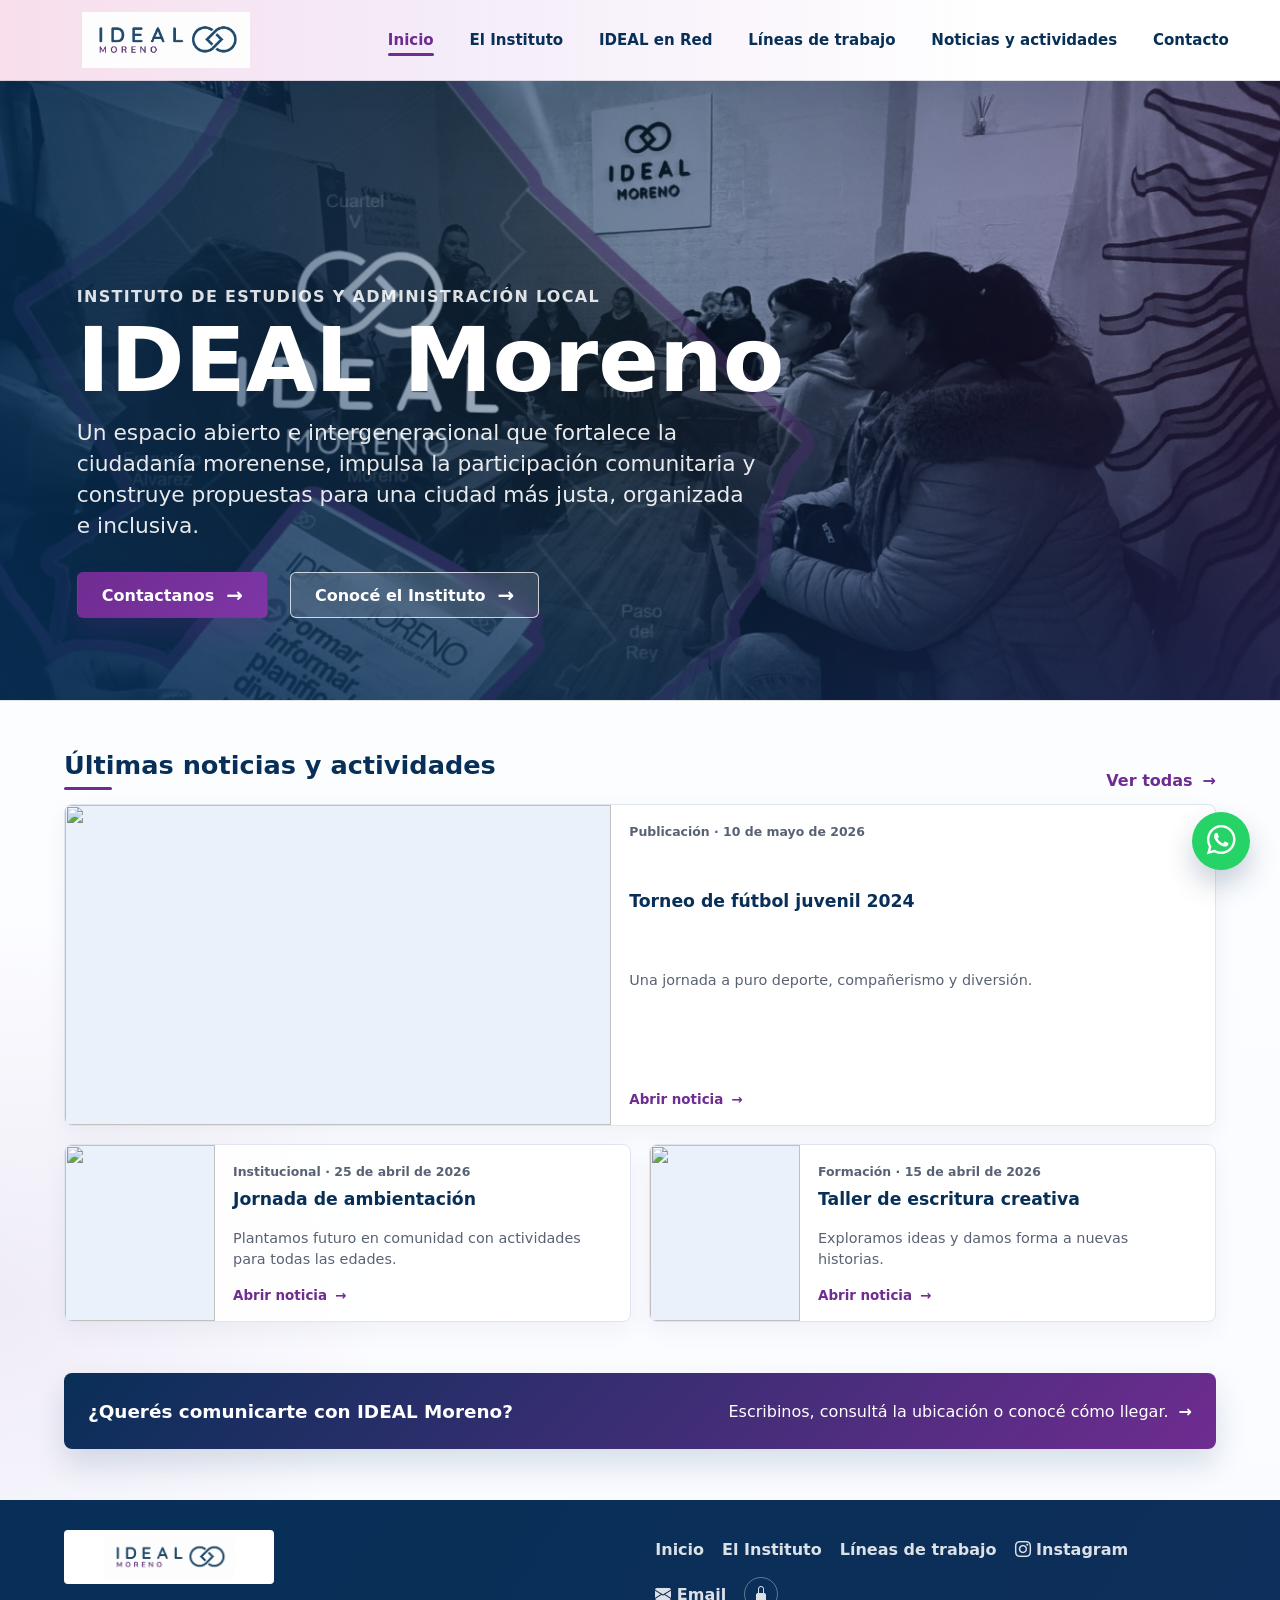
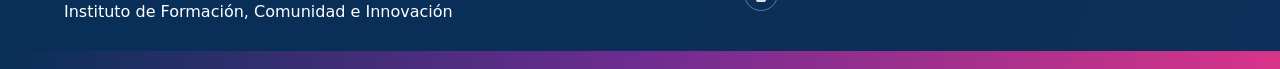
==== index.html @ 97c52873 "Add files via upload" ====
<!doctype html>
<html lang="es">
  <head>
    <meta charset="utf-8" />
    <meta name="viewport" content="width=device-width, initial-scale=1" />
    <title>IDEAL Moreno | Instituto de Estudio y Administración Local</title>
    <meta
      name="description"
      content="IDEAL Moreno: formación, investigación y participación comunitaria para el desarrollo local."
    />
    <link rel="stylesheet" href="https://cdn.jsdelivr.net/npm/bootstrap-icons@1.11.3/font/bootstrap-icons.css" />
    <link rel="stylesheet" href="data/styles.css" />
  </head>
  <body>
    <header class="site-header" data-header>
      <a class="brand" href="#inicio" aria-label="IDEAL Moreno inicio" data-page-link>
        <img class="brand-logo" src="media/Logo_ideal_moreno.png" alt="IDEAL Moreno" />
        <span>
          <strong>IDEAL Moreno</strong>
          <small>Instituto de Estudio y Administración Local</small>
        </span>
      </a>
      <button class="nav-toggle" type="button" aria-label="Abrir menú" data-nav-toggle>
        <span></span>
        <span></span>
        <span></span>
      </button>
      <nav class="main-nav" data-nav>
        <a href="#inicio" data-page-link>Inicio</a>
        <a href="#instituto" data-page-link>El Instituto</a>
        <a href="#red" data-page-link>IDEAL en Red</a>
        <div class="nav-dropdown">
          <a class="nav-dropdown-trigger" href="#areas" data-page-link>Líneas de trabajo</a>
          <div class="nav-dropdown-menu">
            <a href="#areas?area=identidad-local" data-page-link>Identidad local y comunidad organizada</a>
            <a href="#areas?area=generos-y-diversidad" data-page-link>Géneros, masculinidades y diversidad</a>
            <a href="#areas?area=derechos-humanos" data-page-link>Derechos humanos, acceso a la justicia y democracia</a>
            <a href="#areas?area=ambiente" data-page-link>Ambiente</a>
            <a href="#areas?area=salud-habitat" data-page-link>Salud, hábitat y desarrollo comunitario</a>
            <a href="#areas?area=educacion-cultura-deporte" data-page-link>Educación, cultura y deporte</a>
          </div>
        </div>
        <a href="#noticias" data-page-link>Noticias y actividades</a>
        <a href="#contacto" data-page-link>Contacto</a>
      </nav>
    </header>

    <main>
      <section class="page-view" data-view="inicio">
        <section class="home-hero">
          <div class="home-hero-media">
            <img src="media/Idmapa.jpeg" alt="Moreno" />
          </div>
          <div class="home-hero-content">
            <p class="eyebrow">Instituto de Estudios y Administración Local</p>
            <h1>IDEAL Moreno</h1>
            <p>
              Un espacio abierto e intergeneracional que fortalece la ciudadanía
              morenense, impulsa la participación comunitaria y construye propuestas
              para una ciudad más justa, organizada e inclusiva.
            </p>
            <div class="hero-actions">
              <a class="button button-primary" href="#contacto" data-page-link>Contactanos</a>
              <a class="button button-secondary" href="#instituto" data-page-link>Conocé el Instituto</a>
            </div>
          </div>
        </section>

        <section class="section">
          <div class="section-heading split home-news-heading">
            <h2>Últimas noticias y actividades</h2>
            <a class="text-link" href="#noticias" data-page-link>Ver todas</a>
          </div>
          <div class="news-grid home-news-grid" data-home-news></div>
        </section>

        <section class="section contact-strip-section">
          <a class="contact-strip" href="#contacto" data-page-link>
            <strong>¿Querés comunicarte con IDEAL Moreno?</strong>
            <span>Escribinos, consultá la ubicación o conocé cómo llegar.</span>
          </a>
        </section>

      </section>

      <section class="page-view section intro-section" data-view="instituto" hidden>
        <div class="section-heading">
          <h2>El Instituto</h2>
        </div>
        <div class="institute-layout institute-layout-full">
          <div class="mission-grid">
            <article class="value-card">
              <span class="value-icon">M</span>
              <div>
                <h3>Misión</h3>
                <p>
                  Fortalecer el tejido comunitario y la ciudadanía morenense a través
                  de estudios, propuestas y acciones colectivas que mejoren la
                  administración local, impulsen la participación y promuevan una
                  comunidad organizada, inclusiva y comprometida con Moreno.
                </p>
              </div>
            </article>
            <article class="value-card">
              <span class="value-icon value-icon-blue">V</span>
              <div>
                <h3>Visión</h3>
                <p>
                  Ser un espacio abierto, intergeneracional y transformador, capaz de
                  reunir saberes, generaciones e instituciones para imaginar, formar y
                  construir una ciudad con justicia social, identidad local, derechos,
                  perspectiva de género y compromiso ambiental.
                </p>
              </div>
            </article>
          </div>

          <article class="institution-card">
            <h2>Quiénes somos y qué pensamos</h2>
            <p>
              IDEAL Moreno es un espacio dinámico, intergeneracional y de convocatoria
              abierta, nacido para fortalecer la comunidad y producir estudios,
              propuestas y acciones que potencien la administración local.
            </p>
            <p>
              Creemos en la construcción colectiva y multidisciplinaria entre vecinos,
              estudiantes, jóvenes, trabajadores, profesionales, comerciantes,
              instituciones y organizaciones del territorio. Nuestros ejes transversales
              son la identidad local, la perspectiva de género y diversidades, el
              ambiente y la defensa irrestricta de los Derechos Humanos.
            </p>
            <div class="principle-grid">
              <span>Identidad local</span>
              <span>Construcción colectiva</span>
              <span>Justicia social</span>
              <span>Derechos Humanos</span>
            </div>
          </article>
          <article class="institution-card">
            <h2>IDEAL Solidario</h2>
            <p>
              El IDEAL Solidario es un punto de encuentro para quienes buscan
              involucrarse de manera genuina y transformadora en la construcción de una
              comunidad organizada, empoderada y empática. Entendiendo que la patria se
              hace en lo cotidiano y que la solidaridad no es simple caridad sino
              organización popular, funcionamos bajo una dinámica fundamental: mientras
              el IDEAL Moreno piensa, investiga y proyecta, el IDEAL Solidario ejecuta
              y transforma en el territorio.
            </p>
            <p>
              Nuestra misión trasciende la ayuda individual. Buscamos detectar e
              intervenir en las demandas sociales de Moreno para generar proyectos
              concretos, brindar apoyo frente a la vulnerabilidad y empoderar a los
              vecinos y vecinas para promover su autonomía.
            </p>
            <p>
              Acá no hay espectadores ni "beneficiarios", sino protagonistas activos
              de su propia historia que, a través de la cooperación, el trabajo
              territorial y la empatía, transforman la indignación en construcción
              colectiva para sembrar un futuro más justo y soberano.
            </p>
          </article>
        </div>
      </section>

      <section class="page-view section" data-view="red" hidden>
        <div class="network-card">
          <div class="network-hero">
            <h2>IDEAL en Red</h2>
          </div>
          <div class="network-body">
            <div class="network-intro">
              <p>
                IDEAL es una iniciativa que crece en red desde distintos territorios.
                Cada instituto aporta mirada local, compromiso comunitario y propuestas
                para fortalecer la participación ciudadana, la formación y la gestión
                pública cercana.
              </p>
            </div>

            <div class="network-content">
              <div class="network-map">
                <img src="media/ideal en red.png" alt="IDEAL en red" />
                <a
                  class="network-hotspot network-hotspot-avellaneda"
                  data-ideal-link="avellaneda"
                  target="_blank"
                  rel="noreferrer"
                  aria-label="Visitar IDEAL Avellaneda"
                ></a>
                <a
                  class="network-hotspot network-hotspot-matanza"
                  data-ideal-link="matanza"
                  target="_blank"
                  rel="noreferrer"
                  aria-label="Visitar IDEAL La Matanza"
                ></a>
                <a
                  class="network-hotspot network-hotspot-bahia"
                  data-ideal-link="bahia"
                  target="_blank"
                  rel="noreferrer"
                  aria-label="Visitar IDEAL Bahía Blanca"
                ></a>
                <a
                  class="network-hotspot network-hotspot-lanus"
                  data-ideal-link="lanus"
                  target="_blank"
                  rel="noreferrer"
                  aria-label="Visitar IDEAL Lanús"
                ></a>
                <a
                  class="network-hotspot network-hotspot-quilmes"
                  data-ideal-link="quilmes"
                  target="_blank"
                  rel="noreferrer"
                  aria-label="Visitar IDEAL Quilmes"
                ></a>
                <a
                  class="network-hotspot network-hotspot-moreno"
                  href="#inicio"
                  data-page-link
                  aria-label="Volver al inicio de IDEAL Moreno"
                ></a>
              </div>

              <div class="network-copy">
                <p>
                  Esta red promueve el intercambio de experiencias, la construcción de
                  diagnósticos territoriales y el desarrollo de acciones colectivas entre
                  instituciones que comparten una misma vocación: mejorar la vida de las
                  comunidades desde el trabajo organizado.
                </p>
                <p>
                  Desde Moreno nos sumamos a ese recorrido para aprender, aportar y
                  construir herramientas que fortalezcan nuestra ciudad con identidad
                  local, justicia social y participación popular.
                </p>
              </div>
            </div>

            <div class="network-visit">
              <p>Visitá</p>
              <div class="network-logo-grid">
                <a data-ideal-link="avellaneda" target="_blank" rel="noreferrer" aria-label="Visitar IDEAL Avellaneda">
                  <img src="media/ideal avellaneda.png" alt="IDEAL Avellaneda" />
                </a>
                <a data-ideal-link="quilmes" target="_blank" rel="noreferrer" aria-label="Visitar IDEAL Quilmes">
                  <img src="media/ideal quilmes.png" alt="IDEAL Quilmes" />
                </a>
                <a data-ideal-link="lanus" target="_blank" rel="noreferrer" aria-label="Visitar IDEAL Lanús">
                  <img src="media/Ideal lanus.png" alt="IDEAL Lanús" />
                </a>
                <a data-ideal-link="matanza" target="_blank" rel="noreferrer" aria-label="Visitar IDEAL La Matanza">
                  <img src="media/ideal matanza.png" alt="IDEAL La Matanza" />
                </a>
                <a data-ideal-link="bahia" target="_blank" rel="noreferrer" aria-label="Visitar IDEAL Bahía Blanca">
                  <img src="media/ideal bahia.png" alt="IDEAL Bahía Blanca" />
                </a>
              </div>
            </div>
          </div>
        </div>
      </section>

      <section class="page-view section" data-view="areas" hidden>
        <div class="section-heading">
          <h2>Líneas de trabajo</h2>
        </div>
        <div data-areas></div>
      </section>

      <section class="page-view section" data-view="noticias" hidden>
        <div class="section-heading split">
          <h2>Noticias y actividades</h2>
        </div>
        <div class="news-grid" data-news></div>

        <div class="section-heading split subheading">
          <h2>Talleres con inscripción</h2>
        </div>
        <div class="workshop-list" data-workshops></div>
      </section>

      <section class="page-view section" data-view="contacto" hidden>
        <div class="section-heading">
          <h2>Contacto</h2>
        </div>

        <div class="contact-page-grid">
          <article class="contact-card">
            <h2>Escribinos</h2>
            <ul class="contact-list">
              <li>
                <strong>Email</strong>
                <a href="mailto:idealmoreno.instituto@gmail.com">idealmoreno.instituto@gmail.com</a>
              </li>
              <li>
                <strong>WhatsApp</strong>
                <a data-social-whatsapp target="_blank" rel="noreferrer">+54 9 11 6404-9329</a>
              </li>
              <li>
                <strong>Instagram</strong>
                <a data-social-instagram target="_blank" rel="noreferrer">@ideal_moreno</a>
              </li>
              <li>
                <strong>Facebook</strong>
                <a data-social-facebook>https://www.facebook.com/idealmorenoo</a>
              </li>
            </ul>

            <div class="social-access compact">
              <a data-social-instagram target="_blank" rel="noreferrer" aria-label="Instagram IDEAL Moreno">
                <img src="media/icon_instagram" alt="Instagram" />
                <strong>Instagram</strong>
              </a>
              <a data-social-facebook aria-label="Facebook IDEAL Moreno">
                <img src="media/icon_facebook.jpg" alt="Facebook" />
                <strong>Facebook</strong>
              </a>
              <a data-social-whatsapp target="_blank" rel="noreferrer" aria-label="WhatsApp IDEAL Moreno">
                <img src="media/icon_whatsapp" alt="WhatsApp" />
                <strong>WhatsApp</strong>
              </a>
            </div>

            <form class="contact-form" data-contact-form>
              <input name="name" autocomplete="name" placeholder="Nombre y apellido" required />
              <input
                name="email"
                type="email"
                autocomplete="email"
                placeholder="Correo electrónico"
                required
              />
              <input name="subject" placeholder="Asunto" required />
              <textarea name="message" rows="5" placeholder="Mensaje" required></textarea>
              <button class="button button-primary" type="submit">Enviar mensaje</button>
              <p class="form-note" data-form-note></p>
            </form>
          </article>

          <article class="map-card">
            <h2>Sanabria 942, Moreno</h2>
            <div class="map-frame">
              <iframe
                title="Mapa de IDEAL Moreno"
                src="https://www.google.com/maps?q=Sanabria%20942%2C%20Moreno%2C%20Buenos%20Aires%2C%20Argentina&output=embed"
                loading="lazy"
                referrerpolicy="no-referrer-when-downgrade"
              ></iframe>
            </div>
            <a class="button button-primary" data-directions-link target="_blank" rel="noreferrer">
              Cómo llegar
            </a>
          </article>

          <article class="directions-card">
            <h2>¿Cómo llegar?</h2>
            <div class="transport-grid">
              <div>
                <h3>Colectivos</h3>
                <ul>
                  <li><strong>Línea 501</strong><span>Recorridos: 10, 22 y 24</span></li>
                  <li><strong>Línea 327</strong><span>Recorridos: 1 y 2</span></li>
                  <li><strong>Línea 422</strong><span>Recorrido: 1</span></li>
                  <li><strong>Línea 57</strong><span>Por Ruta 7, sentido a Luján</span></li>
                </ul>
              </div>
              <div>
                <h3>Tren</h3>
                <ul>
                  <li><strong>Línea Sarmiento</strong><span>Estación: Francisco Álvarez</span></li>
                </ul>
              </div>
            </div>
          </article>
        </div>
      </section>
    </main>

    <footer class="site-footer">
      <div class="footer-brand">
        <img class="footer-logo" src="media/Logo_ideal_moreno.png" alt="" />
        <span>Instituto de Formación, Comunidad e Innovación</span>
      </div>
      <div class="social-links">
        <a href="#inicio" data-page-link>Inicio</a>
        <a href="#instituto" data-page-link>El Instituto</a>
        <a href="#areas" data-page-link>Líneas de trabajo</a>
        <a data-social-instagram target="_blank" rel="noreferrer">
          <i class="bi bi-instagram" aria-hidden="true"></i>
          Instagram
        </a>
        <a href="mailto:idealmoreno.instituto@gmail.com">
          <i class="bi bi-envelope-fill" aria-hidden="true"></i>
          Email
        </a>
        <a class="footer-login-link" href="data/login.html" aria-label="Acceso administrativo">
          <i class="bi bi-lock-fill" aria-hidden="true"></i>
        </a>
      </div>
    </footer>

    <a
      class="floating-contact floating-contact-whatsapp"
      data-social-whatsapp
      target="_blank"
      rel="noreferrer"
      aria-label="Enviar WhatsApp a IDEAL Moreno"
      title="WhatsApp"
    >
      <i class="bi bi-whatsapp" aria-hidden="true"></i>
    </a>

    <div class="news-modal" data-news-modal hidden>
      <div class="news-modal-backdrop" data-news-modal-close></div>
      <article class="news-modal-card" role="dialog" aria-modal="true" aria-labelledby="news-modal-title">
        <button class="news-modal-close" type="button" data-news-modal-close aria-label="Cerrar noticia">×</button>
        <img data-news-modal-image alt="" />
        <div>
          <p class="card-meta" data-news-modal-meta></p>
          <h2 id="news-modal-title" data-news-modal-title></h2>
          <p data-news-modal-summary></p>
          <a class="button button-primary" data-news-modal-link target="_blank" rel="noreferrer">Ver más</a>
        </div>
      </article>
    </div>

    <script src="data/app.js"></script>
  </body>
</html>
---- data/styles.css ----
:root {
  --blue-950: #082f57;
  --blue-900: #0b3767;
  --blue-800: #123f70;
  --blue-100: #eaf1fb;
  --purple-700: #6f2c91;
  --purple-600: #7e36a5;
  --purple-100: #f3e9f8;
  --magenta: #d83489;
  --ink: #11243c;
  --muted: #596274;
  --paper: #ffffff;
  --soft: #f7f9fd;
  --line: #dfe5ee;
  --shadow: 0 18px 40px rgba(8, 47, 87, 0.11);
  font-family:
    Inter, ui-sans-serif, system-ui, -apple-system, BlinkMacSystemFont, "Segoe UI",
    sans-serif;
}

* {
  box-sizing: border-box;
}

html {
  scroll-behavior: smooth;
}

body {
  display: flex;
  min-height: 100vh;
  flex-direction: column;
  margin: 0;
  color: var(--ink);
  background:
    radial-gradient(circle at 8% 12%, rgba(216, 52, 137, 0.14), transparent 26rem),
    radial-gradient(circle at 0% 78%, rgba(111, 44, 145, 0.08), transparent 24rem),
    linear-gradient(180deg, #ffffff 0%, #f9fbff 100%);
}

main {
  flex: 1;
}

a {
  color: inherit;
  text-decoration: none;
}

img {
  display: block;
  max-width: 100%;
}

.site-header {
  position: sticky;
  top: 0;
  z-index: 20;
  display: flex;
  min-height: 74px;
  align-items: center;
  justify-content: space-between;
  gap: 28px;
  padding: 12px clamp(22px, 4vw, 72px);
  color: var(--blue-950);
  background:
    linear-gradient(90deg, rgba(216, 52, 137, 0.16) 0%, rgba(243, 233, 248, 0.88) 34%, rgba(255, 255, 255, 0.98) 78%),
    rgba(255, 255, 255, 0.95);
  border-bottom: 1px solid rgba(17, 36, 60, 0.12);
  box-shadow: 0 10px 28px rgba(8, 47, 87, 0.06);
  backdrop-filter: blur(16px);
}

.brand {
  display: inline-flex;
  align-items: center;
  gap: 12px;
  min-width: 230px;
}

.brand-logo {
  width: 230px;
  height: 56px;
  object-fit: contain;
}

.brand span {
  display: none;
}

.main-nav {
  display: flex;
  align-items: center;
  gap: clamp(14px, 2.8vw, 40px);
  font-size: 0.94rem;
  font-weight: 800;
}

.main-nav a {
  position: relative;
  padding: 10px 0;
  color: var(--blue-950);
}

.nav-dropdown {
  position: relative;
  padding: 0;
}

.nav-dropdown-trigger {
  position: relative;
  display: block;
  padding: 10px 0;
  color: var(--blue-950);
  font-weight: 800;
}

.nav-dropdown-trigger::after {
  position: absolute;
  right: 0;
  bottom: 3px;
  left: 0;
  height: 3px;
  border-radius: 999px;
  background: var(--purple-700);
  content: "";
  opacity: 0;
  transform: scaleX(0.4);
  transition:
    opacity 180ms ease,
    transform 180ms ease;
}

.nav-dropdown:hover .nav-dropdown-trigger::after,
.nav-dropdown:focus-within .nav-dropdown-trigger::after,
.nav-dropdown-trigger.is-active::after {
  opacity: 1;
  transform: scaleX(1);
}

.nav-dropdown-menu {
  position: absolute;
  top: 100%;
  left: 50%;
  z-index: 40;
  display: grid;
  width: min(360px, calc(100vw - 36px));
  padding: 10px 0;
  border: 1px solid rgba(111, 44, 145, 0.18);
  border-radius: 8px;
  background: rgba(243, 233, 248, 0.96);
  box-shadow: var(--shadow);
  opacity: 0;
  pointer-events: none;
  transform: translate(-50%, 0);
  transition:
    opacity 160ms ease,
    transform 160ms ease;
}

.nav-dropdown:hover .nav-dropdown-menu,
.nav-dropdown:focus-within .nav-dropdown-menu {
  opacity: 1;
  pointer-events: auto;
  transform: translate(-50%, 0);
}

.nav-dropdown-menu a {
  display: block;
  padding: 10px 16px;
  color: var(--blue-950);
  font-weight: 650;
  text-decoration: none;
}

.nav-dropdown-menu a:hover {
  color: var(--purple-700);
  background: rgba(255, 255, 255, 0.55);
}

.main-nav a::after {
  position: absolute;
  right: 0;
  bottom: 3px;
  left: 0;
  height: 3px;
  border-radius: 999px;
  background: var(--purple-700);
  content: "";
  opacity: 0;
  transform: scaleX(0.4);
  transition:
    opacity 180ms ease,
    transform 180ms ease;
}

.main-nav a:hover::after,
.main-nav a:first-child::after {
  opacity: 1;
  transform: scaleX(1);
}

.nav-toggle {
  display: none;
  width: 44px;
  height: 44px;
  padding: 10px;
  border: 0;
  background: transparent;
}

.nav-toggle span {
  display: block;
  height: 2px;
  margin: 6px 0;
  background: var(--blue-950);
}

.hero {
  position: relative;
  display: grid;
  grid-template-columns: minmax(320px, 0.9fr) minmax(420px, 1.35fr);
  min-height: 420px;
  align-items: center;
  overflow: hidden;
  padding: clamp(36px, 6vw, 72px) clamp(22px, 5vw, 72px) 0;
  border-bottom: 1px solid rgba(17, 36, 60, 0.12);
}

.hero::before {
  position: absolute;
  right: 0;
  bottom: 0;
  width: 250px;
  height: 250px;
  border-radius: 55% 0 0 0;
  background: linear-gradient(135deg, var(--purple-700), var(--purple-600));
  content: "";
}

.hero::after {
  position: absolute;
  top: 22px;
  right: 28px;
  width: 120px;
  height: 120px;
  background-image: radial-gradient(var(--blue-800) 1.4px, transparent 1.4px);
  background-size: 15px 15px;
  content: "";
  opacity: 0.45;
}

.hero-content {
  position: relative;
  z-index: 2;
  max-width: 560px;
  padding-bottom: 42px;
}

.hero h1 {
  margin: 0 0 16px;
  color: var(--blue-950);
  font-size: clamp(3.1rem, 6.2vw, 5.7rem);
  line-height: 0.94;
  letter-spacing: 0;
}

.hero h1 span {
  display: block;
  color: var(--purple-700);
}

.hero p {
  max-width: 520px;
  margin: 0;
  color: #4e5667;
  font-size: clamp(1.16rem, 1.65vw, 1.6rem);
  line-height: 1.26;
}

.hero-actions {
  display: flex;
  flex-wrap: wrap;
  gap: 22px;
  margin-top: 30px;
}

.button {
  display: inline-flex;
  min-height: 46px;
  align-items: center;
  justify-content: center;
  gap: 12px;
  padding: 12px 24px;
  border: 1px solid transparent;
  border-radius: 6px;
  font-weight: 850;
  cursor: pointer;
  transition:
    transform 160ms ease,
    box-shadow 160ms ease;
}

.button:hover {
  transform: translateY(-1px);
}

.button::after {
  content: "→";
  font-size: 1.25rem;
  line-height: 1;
}

.button-primary {
  color: #fff;
  background: linear-gradient(135deg, var(--purple-700), var(--purple-600));
  box-shadow: 0 14px 24px rgba(111, 44, 145, 0.2);
}

.button-secondary,
.button-ghost {
  color: var(--blue-950);
  background: #fff;
  border-color: var(--blue-950);
}

.hero-visual {
  position: relative;
  z-index: 1;
  align-self: stretch;
  min-height: 355px;
}

.hero-photo {
  position: absolute;
  inset: 0 0 0 0;
  border-radius: 54% 0 0 0;
  background:
    linear-gradient(90deg, rgba(255, 255, 255, 0.1), rgba(8, 47, 87, 0.1)),
    url("https://images.unsplash.com/photo-1529156069898-49953e39b3ac?auto=format&fit=crop&w=1500&q=80")
      center / cover;
  box-shadow: inset 0 0 0 999px rgba(255, 255, 255, 0.05);
}

.section,
.newsletter {
  padding: clamp(30px, 4vw, 54px) clamp(22px, 5vw, 72px);
}

.section-heading {
  max-width: 1320px;
  margin: 0 auto 14px;
}

.section-heading.split {
  display: flex;
  align-items: end;
  justify-content: space-between;
  gap: 20px;
}

.section h2,
.newsletter h2,
.contact-card h2,
.admin-intro h1 {
  position: relative;
  margin: 0;
  color: var(--blue-950);
  font-size: clamp(1.35rem, 2vw, 2rem);
  line-height: 1.05;
  letter-spacing: 0;
}

.section-heading h2::after,
.contact-card h2::after {
  display: block;
  width: 48px;
  height: 3px;
  margin-top: 8px;
  border-radius: 999px;
  background: var(--purple-700);
  content: "";
}

.intro-section {
  padding-top: 24px;
}

.institute-layout {
  display: grid;
  grid-template-columns: minmax(0, 1.25fr) minmax(360px, 0.95fr);
  gap: 28px;
  max-width: 1320px;
  margin: 0 auto;
}

.mission-grid {
  display: grid;
  grid-template-columns: repeat(2, minmax(0, 1fr));
  gap: 18px;
}

.value-card,
.area-card,
.news-card,
.workshop-card,
.contact-card,
.admin-panel,
.editor-card {
  border: 1px solid var(--line);
  border-radius: 8px;
  background: rgba(255, 255, 255, 0.92);
  box-shadow: 0 8px 24px rgba(8, 47, 87, 0.05);
}

.value-card {
  display: grid;
  grid-template-columns: 82px 1fr;
  gap: 18px;
  min-height: 150px;
  padding: 24px;
}

.value-icon {
  display: grid;
  width: 66px;
  height: 66px;
  place-items: center;
  border-radius: 50%;
  color: #fff;
  background: radial-gradient(circle at 35% 25%, #9c58bc, var(--purple-700));
  font-size: 1.55rem;
  font-weight: 950;
}

.value-icon-blue {
  background: radial-gradient(circle at 35% 25%, #2b5d8a, var(--blue-950));
}

.value-card h3,
.area-card h3,
.news-card h3,
.workshop-card h3 {
  margin: 0 0 8px;
  color: var(--blue-950);
  font-size: 1.08rem;
  line-height: 1.15;
}

.value-card p,
.network-card p,
.area-card p,
.news-card p,
.workshop-card p,
.newsletter p {
  margin: 0;
  color: var(--muted);
  line-height: 1.45;
}

.network-card {
  grid-column: 1 / -1;
  overflow: hidden;
  border: 1px solid var(--line);
  border-radius: 8px;
  background: #fff;
  box-shadow: 0 8px 24px rgba(8, 47, 87, 0.05);
}

.network-card p {
  margin: 0;
}

.network-hero {
  min-height: 138px;
  display: grid;
  place-items: center;
  padding: 34px 22px;
  color: #fff;
  background:
    linear-gradient(90deg, rgba(8, 47, 87, 0.32), rgba(111, 44, 145, 0.22)),
    url("https://images.unsplash.com/photo-1497366754035-f200968a6e72?auto=format&fit=crop&w=1400&q=80")
      center / cover;
}

.network-hero h2 {
  margin: 0;
  color: #fff;
  font-size: clamp(2.2rem, 5vw, 4rem);
  line-height: 1;
  font-weight: 400;
  letter-spacing: 0.06em;
  text-transform: uppercase;
}

.network-body {
  display: grid;
  gap: clamp(28px, 4vw, 48px);
  max-width: 980px;
  margin: 0 auto;
  padding: clamp(28px, 5vw, 58px) clamp(20px, 4vw, 46px);
}

.network-intro {
  max-width: 760px;
  margin: 0 auto;
  color: #4c8cc0;
  font-size: 0.98rem;
  line-height: 1.55;
  text-align: center;
}

.network-content {
  display: grid;
  grid-template-columns: minmax(260px, 0.85fr) minmax(0, 1.15fr);
  gap: clamp(28px, 5vw, 60px);
  align-items: center;
}

.network-map {
  position: relative;
  width: min(520px, 100%);
  margin: 16px auto 0;
}

.network-map img {
  display: block;
  width: 100%;
  height: auto;
}

.network-hotspot {
  position: absolute;
  border-radius: 8px;
  cursor: pointer;
  transition: background-color 160ms ease;
}

.network-hotspot:hover,
.network-hotspot:focus-visible {
  background: transparent;
  outline: 0;
}

.network-hotspot-avellaneda {
  top: 2%;
  left: 36%;
  width: 28%;
  height: 9%;
}

.network-hotspot-matanza {
  top: 37%;
  left: 4%;
  width: 29%;
  height: 10%;
}

.network-hotspot-bahia {
  top: 37%;
  right: 4%;
  width: 31%;
  height: 10%;
}

.network-hotspot-lanus {
  right: 52%;
  bottom: 8%;
  width: 18%;
  height: 10%;
}

.network-hotspot-quilmes {
  bottom: 8%;
  left: 52%;
  width: 20%;
  height: 10%;
}

.network-hotspot-moreno {
  top: 30%;
  left: 37%;
  width: 26%;
  height: 36%;
  border-radius: 50%;
}

.network-copy {
  display: grid;
  gap: 18px;
  color: #4c8cc0;
  font-size: 0.95rem;
  line-height: 1.6;
}

.network-visit {
  display: grid;
  gap: 22px;
}

.network-visit p {
  color: #4c8cc0;
  font-size: 1.42rem;
  font-weight: 300;
}

.network-visit p::after {
  display: inline-grid;
  width: 18px;
  height: 18px;
  margin-left: 8px;
  place-items: center;
  border-radius: 50%;
  color: #fff;
  background: #4c8cc0;
  content: ">";
  font-size: 0.82rem;
  font-weight: 800;
  vertical-align: 0.1em;
}

.network-links {
  display: grid;
  grid-template-columns: repeat(5, minmax(0, 1fr));
  gap: 24px;
  align-items: end;
}

.network-links a {
  display: grid;
  justify-items: center;
  gap: 6px;
  color: #4c8cc0;
  text-align: center;
  transition:
    color 160ms ease,
    transform 160ms ease;
}

.network-links a:hover {
  color: var(--purple-700);
  transform: translateY(-2px);
}

.ideal-mark {
  position: relative;
  display: block;
  padding-top: 24px;
  font-size: clamp(1.55rem, 3vw, 2.15rem);
  font-weight: 400;
  letter-spacing: 0.22em;
  line-height: 1;
}

.ideal-mark::before,
.ideal-mark::after {
  position: absolute;
  top: 0;
  width: 30px;
  height: 22px;
  border: 3px solid currentColor;
  border-radius: 999px;
  content: "";
}

.ideal-mark::before {
  left: calc(50% - 34px);
  transform: rotate(-35deg);
}

.ideal-mark::after {
  right: calc(50% - 34px);
  transform: rotate(35deg);
}

.network-links small {
  color: var(--purple-700);
  font-size: 0.8rem;
  font-weight: 700;
  letter-spacing: 0.2em;
  text-transform: uppercase;
}

.text-link {
  color: var(--purple-700);
  font-weight: 850;
}

.text-link::after {
  margin-left: 10px;
  content: "→";
}

.area-grid,
.news-grid,
.workshop-list {
  display: grid;
  max-width: 1320px;
  margin: 0 auto;
  gap: 18px;
}

.area-grid {
  display: grid;
  grid-template-columns: 320px minmax(0, 1fr);
  gap: 24px;
  align-items: start;
  padding: 0 22px 18px;
  max-width: 1320px;
  margin: 0 auto;
}

.area-menu {
  position: sticky;
  top: 94px;
  align-self: start;
  padding: 24px;
  border: 1px solid var(--line);
  border-radius: 18px;
  background: rgba(255, 255, 255, 0.96);
  box-shadow: 0 18px 40px rgba(8, 47, 87, 0.06);
}

.area-menu h3 {
  margin: 0 0 18px;
  font-size: 1.15rem;
  color: var(--blue-950);
}

.area-menu-list {
  display: grid;
  gap: 10px;
}

.area-menu-item {
  width: 100%;
  text-align: left;
  padding: 16px 18px;
  border: 1px solid var(--line);
  border-radius: 12px;
  background: #fff;
  color: var(--blue-950);
  font-weight: 750;
  cursor: pointer;
  transition: border-color 180ms ease, background 180ms ease, transform 180ms ease;
}

.area-menu-item:hover,
.area-menu-item.is-active {
  border-color: var(--purple-700);
  background: rgba(126, 54, 165, 0.08);
  transform: translateX(1px);
}

.area-detail {
  display: grid;
  gap: 18px;
}

.area-detail-card {
  padding: 28px;
  border-radius: 18px;
  background: rgba(255, 255, 255, 0.98);
  border: 1px solid var(--line);
  box-shadow: 0 18px 40px rgba(8, 47, 87, 0.06);
}

.area-detail-card p {
  margin: 0;
  color: var(--muted);
  line-height: 1.8;
}

.area-intro-card {
  display: grid;
  gap: 16px;
}

.area-intro-card p {
  margin: 0;
  color: var(--muted);
  line-height: 1.8;
}

.area-detail-card h3 {
  margin: 0 0 16px;
  color: var(--blue-950);
  font-size: 1.45rem;
}

.area-detail-card p {
  margin: 0;
  color: var(--muted);
  line-height: 1.8;
}

.area-commission-list.standalone {
  cursor: pointer;
  display: grid;
  gap: 12px;
  padding: 22px;
  border: 1px solid var(--line);
  border-left: 6px solid transparent;
  border-radius: 14px;
  background: rgba(255, 255, 255, 0.95);
  transition: border-color 180ms ease, transform 180ms ease, box-shadow 180ms ease;
}

.area-card:hover,
.area-card.is-active {
  border-color: var(--purple-700);
  transform: translateY(-1px);
  box-shadow: 0 12px 28px rgba(8, 47, 87, 0.08);
}

.area-card-header {
  display: grid;
  grid-template-columns: 58px 1fr;
  gap: 16px;
  align-items: center;
}

.area-icon {
  display: grid;
  width: 58px;
  height: 58px;
  place-items: center;
  border-radius: 18px;
  color: var(--purple-700);
  background: rgba(216, 52, 137, 0.08);
  font-size: 1.2rem;
  font-weight: 900;
}

.area-card h3 {
  margin: 0;
  font-size: 1rem;
  color: var(--blue-950);
}

.area-card p {
  margin: 0;
  color: var(--muted);
  line-height: 1.6;
}

.area-dropdown {
  border: 1px solid var(--line);
  border-radius: 8px;
  background: rgba(255, 255, 255, 0.94);
  box-shadow: 0 8px 24px rgba(8, 47, 87, 0.05);
}

.area-dropdown summary {
  display: flex;
  min-height: 64px;
  align-items: center;
  justify-content: space-between;
  gap: 18px;
  padding: 18px 22px;
  color: var(--blue-950);
  font-weight: 900;
  cursor: pointer;
  list-style: none;
}

.area-dropdown summary::-webkit-details-marker {
  display: none;
}

.area-dropdown-icon {
  width: 12px;
  height: 12px;
  border-right: 3px solid var(--purple-700);
  border-bottom: 3px solid var(--purple-700);
  transform: rotate(45deg);
  transition: transform 180ms ease;
}

.area-dropdown[open] .area-dropdown-icon {
  transform: rotate(225deg);
}

.area-page-intro {
  display: grid;
  gap: 32px;
  padding: 0 22px 24px;
  max-width: 1480px;
  margin: 0 auto;
}

.area-intro-card {
  display: grid;
  grid-template-columns: 1fr;
  gap: 18px;
  min-height: auto;
  padding: 28px;
  border-radius: 8px;
  background: rgba(255, 255, 255, 0.92);
  box-shadow: 0 8px 24px rgba(8, 47, 87, 0.05);
  border: 1px solid var(--line);
}

.area-intro-card .value-icon {
  display: none;
}

.area-intro-card p {
  margin: 0;
  color: var(--muted);
  line-height: 1.8;
  font-size: 1rem;
}

.area-layout {
  display: grid;
  grid-template-columns: minmax(280px, 360px) minmax(0, 1fr);
  gap: 24px;
  align-items: start;
}

.area-menu {
  padding: 24px;
  border: 1px solid rgba(111, 44, 145, 0.12);
  border-radius: 18px;
  background: rgba(255, 255, 255, 0.95);
  box-shadow: 0 18px 40px rgba(8, 47, 87, 0.06);
  position: sticky;
  top: 100px;
}

.area-menu-list {
  display: grid;
  gap: 12px;
}

.area-menu-item {
  width: 100%;
  display: flex;
  align-items: center;
  justify-content: space-between;
  padding: 16px 18px;
  border: 1px solid var(--line);
  border-radius: 14px;
  background: #fff;
  color: var(--blue-950);
  font-weight: 800;
  cursor: pointer;
  transition: border-color 180ms ease, background 180ms ease, transform 180ms ease;
}

.area-menu-item:hover,
.area-menu-item.is-active {
  border-color: var(--purple-700);
  background: rgba(126, 54, 165, 0.08);
  transform: translateX(1px);
}

.area-menu-icon {
  display: inline-grid;
  width: 14px;
  height: 14px;
  align-items: center;
  justify-content: center;
  color: var(--purple-700);
}

.area-detail {
  display: grid;
  gap: 20px;
}

.area-detail-card {
  padding: 30px;
  border-radius: 24px;
  background: rgba(255, 255, 255, 0.96);
  border: 1px solid rgba(111, 44, 145, 0.12);
  box-shadow: 0 18px 40px rgba(8, 47, 87, 0.06);
}

.area-detail-card h3 {
  margin: 0 0 16px;
  color: var(--blue-950);
  font-size: 1.7rem;
}

.area-detail-card p {
  margin: 0;
  color: var(--muted);
  line-height: 1.8;
}

.area-commission summary {
  min-height: auto;
  padding: 22px 24px;
  display: flex;
  align-items: center;
  justify-content: space-between;
  gap: 18px;
  font-weight: 850;
  cursor: pointer;
  color: var(--blue-950);
}

.area-commission summary span:first-child {
  max-width: 92%;
}

.area-commission p {
  max-width: 980px;
  margin: 0 0 22px;
  padding: 0 22px 18px;
  color: var(--ink);
  line-height: 1.75;
}

.area-commission-icon {
  width: 10px;
  height: 10px;
  border-right: 2px solid var(--purple-700);
  border-bottom: 2px solid var(--purple-700);
  transform: rotate(45deg);
  transition: transform 180ms ease;
  flex: 0 0 auto;
}

.area-commission[open] .area-commission-icon {
  transform: rotate(225deg);
}

.area-commission-list.standalone {
  grid-template-columns: repeat(2, minmax(0, 1fr));
  max-width: 1320px;
  margin: 0 auto;
  padding: 0;
}

.area-commission-card {
  display: grid;
  gap: 12px;
  padding: 24px;
  border: 1px solid var(--line);
  border-left: 6px solid var(--purple-700);
  border-radius: 8px;
  background: rgba(255, 255, 255, 0.94);
  box-shadow: 0 8px 24px rgba(8, 47, 87, 0.05);
}

.area-commission-card h3 {
  margin: 0;
  color: var(--blue-950);
  font-size: 1.12rem;
}

.area-commission-card p {
  margin: 0;
  color: var(--muted);
  line-height: 1.55;
}

.area-card {
  display: grid;
  grid-template-columns: 58px 1fr;
  gap: 16px;
  min-height: 116px;
  align-items: center;
  padding: 20px 18px;
}

.area-icon {
  display: grid;
  width: 52px;
  height: 52px;
  place-items: center;
  border: 2px solid currentColor;
  border-radius: 18px;
  color: var(--purple-700);
  font-size: 1.35rem;
  font-weight: 950;
}

.area-card:nth-child(2n) .area-icon {
  color: var(--blue-950);
}

.area-card p {
  font-size: 0.85rem;
}

.news-contact-grid {
  display: grid;
  grid-template-columns: minmax(0, 1.5fr) minmax(340px, 0.9fr);
  gap: 30px;
  max-width: 1320px;
  margin: 0 auto;
}

.news-grid {
  grid-template-columns: repeat(3, minmax(0, 1fr));
}

.page-view[data-view="noticias"] .news-grid {
  grid-template-columns: repeat(2, minmax(0, 1fr));
}

.page-view[data-view="noticias"] .news-card {
  grid-template-columns: minmax(240px, 0.9fr) minmax(0, 1.1fr);
}

.page-view[data-view="noticias"] .news-card img {
  min-height: 260px;
}

.news-card {
  display: grid;
  grid-template-columns: 150px 1fr;
  overflow: hidden;
}

.news-card img {
  width: 100%;
  height: 100%;
  min-height: 176px;
  object-fit: cover;
  background: var(--blue-100);
}

.news-card div {
  display: grid;
  padding: 18px;
}

.card-meta {
  margin: 0 0 8px;
  color: var(--muted);
  font-size: 0.78rem;
  font-weight: 750;
}

.news-card p:not(.card-meta) {
  font-size: 0.9rem;
}

.news-card a {
  align-self: end;
  color: var(--purple-700);
  font-size: 0.84rem;
  font-weight: 850;
}

.news-card a::after {
  margin-left: 8px;
  content: "→";
}

.news-open-button {
  align-self: end;
  justify-self: start;
  border: 0;
  padding: 0;
  color: var(--purple-700);
  background: transparent;
  font: inherit;
  font-size: 0.84rem;
  font-weight: 850;
  cursor: pointer;
}

.news-open-button::after {
  margin-left: 8px;
  content: "→";
}

.contact-card {
  padding: 22px;
}

.contact-list {
  display: grid;
  gap: 13px;
  padding: 0;
  margin: 22px 0 20px;
  list-style: none;
}

.contact-list li {
  display: grid;
  grid-template-columns: 86px 1fr;
  gap: 10px;
  color: var(--blue-950);
  font-size: 0.95rem;
}

.contact-list strong {
  color: var(--purple-700);
}

.contact-list a {
  color: var(--blue-950);
  font-weight: 750;
  overflow-wrap: anywhere;
}

.contact-list a:hover {
  color: var(--purple-700);
}

.contact-form {
  display: grid;
  gap: 12px;
}

input,
textarea {
  width: 100%;
  border: 1px solid var(--line);
  border-radius: 7px;
  padding: 12px 14px;
  color: var(--ink);
  font: inherit;
  background: #fff;
}

textarea {
  resize: vertical;
}

.contact-form .button {
  width: 100%;
}

.form-note {
  min-height: 20px;
  margin: 0;
  color: var(--purple-700);
  font-size: 0.9rem;
  font-weight: 750;
}

.workshop-section {
  padding-top: 6px;
}

.workshop-list {
  grid-template-columns: repeat(2, minmax(0, 1fr));
}

.workshop-card {
  display: flex;
  align-items: center;
  justify-content: space-between;
  gap: 24px;
  padding: 22px;
  border-left: 6px solid var(--purple-700);
}

.workshop-card small {
  color: var(--blue-950);
  font-weight: 800;
}

.newsletter {
  display: flex;
  align-items: center;
  justify-content: space-between;
  gap: 28px;
  color: #fff;
  background: linear-gradient(135deg, var(--blue-950), var(--blue-800));
}

.newsletter h2,
.newsletter p {
  color: #fff;
}

.newsletter p {
  margin-top: 8px;
  opacity: 0.82;
}

.newsletter form {
  display: flex;
  width: min(500px, 100%);
  gap: 12px;
}

.site-footer {
  position: relative;
  display: flex;
  align-items: center;
  justify-content: space-between;
  gap: 28px;
  padding: 30px clamp(22px, 5vw, 72px) 48px;
  color: #fff;
  background:
    linear-gradient(90deg, rgba(8, 47, 87, 0.98), rgba(8, 47, 87, 0.94)),
    linear-gradient(135deg, var(--blue-950), var(--purple-700));
}

.site-footer::after {
  position: absolute;
  right: 0;
  bottom: 0;
  left: 0;
  height: 18px;
  background: linear-gradient(90deg, var(--blue-950), var(--purple-700), var(--magenta));
  content: "";
  pointer-events: none;
}

.footer-brand,
.social-links {
  display: flex;
  align-items: center;
  gap: 18px;
  flex-wrap: wrap;
}

.footer-logo {
  width: 210px;
  height: 54px;
  object-fit: contain;
  padding: 5px;
  border-radius: 4px;
  background: #fff;
}

.social-links a {
  color: rgba(255, 255, 255, 0.86);
  font-weight: 750;
}

.floating-contact {
  position: fixed;
  right: clamp(16px, 3vw, 30px);
  bottom: clamp(16px, 3vw, 30px);
  z-index: 30;
  display: grid;
  gap: 10px;
}

.floating-contact-link {
  display: grid;
  width: 54px;
  height: 54px;
  place-items: center;
  border-radius: 50%;
  color: #fff;
  font-size: 0.88rem;
  font-weight: 950;
  box-shadow: 0 14px 28px rgba(8, 47, 87, 0.22);
  transition:
    transform 160ms ease,
    box-shadow 160ms ease;
}

.floating-contact-link:hover {
  transform: translateY(-2px);
  box-shadow: 0 18px 34px rgba(8, 47, 87, 0.28);
}

.floating-contact-link svg {
  width: 32px;
  height: 32px;
  fill: currentColor;
}

.floating-contact-whatsapp {
  background: #25d366;
}

.floating-contact-email {
  background: linear-gradient(135deg, var(--blue-950), var(--purple-700));
}

label {
  display: grid;
  gap: 7px;
  margin-bottom: 14px;
  color: var(--blue-950);
  font-size: 0.9rem;
  font-weight: 800;
}

.admin-body {
  min-height: 100vh;
  background: var(--soft);
}

.admin-header {
  position: static;
}

.admin-header .main-nav {
  display: flex;
}

.admin-shell {
  width: min(1220px, calc(100% - 36px));
  margin: 44px auto 72px;
}

.admin-intro {
  margin-bottom: 26px;
}

.admin-intro p {
  max-width: 760px;
  color: var(--muted);
  line-height: 1.6;
}

.admin-panel {
  padding: 24px;
}

.admin-dashboard {
  display: grid;
  grid-template-columns: repeat(2, minmax(0, 1fr));
  gap: 18px;
  margin-bottom: 24px;
}

.admin-action-card {
  display: grid;
  gap: 8px;
  min-height: 132px;
  align-content: center;
  padding: 24px;
  border: 1px solid var(--line);
  border-radius: 8px;
  color: var(--blue-950);
  background: #fff;
  box-shadow: 0 8px 24px rgba(8, 47, 87, 0.06);
  text-align: left;
  font: inherit;
  cursor: pointer;
  transition:
    transform 160ms ease,
    box-shadow 160ms ease;
}

.admin-action-card:hover,
.admin-action-card.is-active {
  transform: translateY(-2px);
  box-shadow: 0 16px 34px rgba(8, 47, 87, 0.12);
}

.admin-action-card.is-active {
  border-color: rgba(111, 44, 145, 0.44);
  background: linear-gradient(135deg, #fff, var(--purple-100));
}

.admin-action-card strong {
  font-size: 1.35rem;
}

.admin-action-card span {
  color: var(--muted);
  line-height: 1.45;
}

.admin-toolbar {
  display: flex;
  flex-wrap: wrap;
  gap: 10px;
  margin-bottom: 24px;
}

.file-button input {
  display: none;
}

.editor-columns {
  display: grid;
  grid-template-columns: 1fr;
  gap: 22px;
}

.editor-columns h2 {
  margin: 0 0 14px;
  color: var(--blue-950);
}

.editor-list {
  display: grid;
  gap: 14px;
}

.editor-card {
  display: grid;
  grid-template-columns: repeat(2, minmax(0, 1fr));
  gap: 0 16px;
  padding: 22px;
  box-shadow: none;
  border-left: 6px solid var(--purple-700);
  background: #fff;
}

.editor-card-head {
  grid-column: 1 / -1;
  display: flex;
  align-items: center;
  justify-content: space-between;
  gap: 12px;
  margin-bottom: 14px;
  padding-bottom: 12px;
  border-bottom: 1px solid var(--line);
}

.editor-card-head strong {
  color: var(--blue-950);
  font-size: 1.05rem;
}

.editor-card label:has(textarea),
.editor-card .checkbox-label {
  grid-column: 1 / -1;
}

.checkbox-label {
  display: flex;
  align-items: center;
  gap: 10px;
}

.checkbox-label input {
  width: auto;
}

.admin-section-head {
  display: flex;
  align-items: end;
  justify-content: space-between;
  gap: 18px;
  margin-bottom: 16px;
}

.admin-section-head h2,
.admin-section-head .eyebrow {
  margin: 0;
}

.admin-editor-section {
  scroll-margin-top: 90px;
  padding: 20px;
  border: 1px solid rgba(111, 44, 145, 0.18);
  border-radius: 8px;
  background: linear-gradient(180deg, rgba(243, 233, 248, 0.5), #fff 160px);
}

.admin-editor-section[hidden] {
  display: none;
}

.editor-card-head button {
  border: 0;
  color: var(--purple-700);
  background: transparent;
  font-weight: 850;
  cursor: pointer;
}

code {
  padding: 2px 5px;
  border-radius: 4px;
  background: var(--purple-100);
}

@media (max-width: 1100px) {
  .main-nav {
    gap: 18px;
    font-size: 0.88rem;
  }

  .hero {
    grid-template-columns: 1fr;
    padding-top: 40px;
  }

  .hero-content {
    max-width: 720px;
  }

  .hero-visual {
    min-height: 330px;
  }

  .institute-layout,
  .news-contact-grid {
    grid-template-columns: 1fr;
  }

  .area-layout {
    grid-template-columns: 1fr;
  }

  .area-menu {
    position: relative;
    top: auto;
  }

  .area-menu-item {
    justify-content: space-between;
  }

  .news-grid {
    grid-template-columns: repeat(2, minmax(0, 1fr));
  }
}

@media (max-width: 860px) {
  .nav-toggle {
    display: block;
  }

  .main-nav {
    position: absolute;
    top: 74px;
    right: 18px;
    display: none;
    width: min(340px, calc(100vw - 36px));
    align-items: stretch;
    padding: 12px 18px;
    border: 1px solid var(--line);
    border-radius: 8px;
    background: #fff;
    box-shadow: var(--shadow);
    flex-direction: column;
  }

  .main-nav.is-open {
    display: flex;
  }

  .nav-dropdown {
    display: grid;
  }

  .nav-dropdown-trigger {
    width: 100%;
    text-align: left;
  }

  .nav-dropdown-menu {
    position: static;
    display: none;
    width: 100%;
    margin-top: 4px;
    box-shadow: none;
    opacity: 1;
    pointer-events: auto;
    transform: none;
  }

  .nav-dropdown:hover .nav-dropdown-menu,
  .nav-dropdown:focus-within .nav-dropdown-menu {
    display: grid;
    transform: none;
  }

  .mission-grid,
  .workshop-list,
  .editor-columns {
    grid-template-columns: 1fr;
  }

  .network-content {
    grid-template-columns: 1fr;
  }

  .network-links {
    grid-template-columns: repeat(3, minmax(0, 1fr));
  }

  .site-footer,
  .newsletter {
    align-items: stretch;
    flex-direction: column;
  }
}

@media (max-width: 640px) {
  .site-header {
    min-height: 68px;
    padding-inline: 16px;
  }

  .brand {
    min-width: 0;
  }

  .brand-logo {
    width: 155px;
  }

  .main-nav {
    top: 68px;
    right: 14px;
  }

  .hero {
    padding-inline: 18px;
  }

  .hero::before {
    width: 150px;
    height: 150px;
  }

  .hero-photo {
    border-radius: 38% 0 0 0;
  }

  .section,
  .newsletter {
    padding-inline: 18px;
  }

  .area-grid,
  .news-grid {
    grid-template-columns: 1fr;
  }

  .news-card,
  .value-card {
    grid-template-columns: 1fr;
  }

  .network-hero {
    min-height: 112px;
  }

  .network-links {
    grid-template-columns: repeat(2, minmax(0, 1fr));
    gap: 18px 12px;
  }

  .news-card img {
    height: 190px;
  }

  .section-heading.split,
  .workshop-card,
  .newsletter form {
    align-items: stretch;
    flex-direction: column;
  }
}

.page-view[hidden] {
  display: none;
}

.home-hero {
  position: relative;
  display: grid;
  min-height: min(620px, calc(100vh - 74px));
  align-items: end;
  overflow: hidden;
  border-bottom: 1px solid rgba(17, 36, 60, 0.12);
}

.home-hero-media {
  position: absolute;
  inset: 0;
}

.home-hero-media img {
  width: 100%;
  height: 100%;
  object-fit: cover;
}

.home-hero::after {
  position: absolute;
  inset: 0;
  background:
    linear-gradient(90deg, rgba(8, 47, 87, 0.78), rgba(8, 47, 87, 0.28) 48%, rgba(111, 44, 145, 0.24)),
    linear-gradient(0deg, rgba(8, 47, 87, 0.5), transparent 52%);
  content: "";
}

.home-hero-content {
  position: relative;
  z-index: 1;
  width: min(760px, calc(100% - 44px));
  margin: 0 clamp(22px, 6vw, 86px) clamp(34px, 7vw, 82px);
  color: #fff;
}

.home-hero-content .eyebrow {
  margin: 0 0 12px;
  color: rgba(255, 255, 255, 0.86);
  font-weight: 900;
  letter-spacing: 0.08em;
  text-transform: uppercase;
}

.home-hero-content h1 {
  margin: 0 0 16px;
  color: #fff;
  font-size: clamp(3.2rem, 7vw, 6.6rem);
  line-height: 0.94;
}

.home-hero-content p:not(.eyebrow) {
  max-width: 680px;
  margin: 0;
  color: rgba(255, 255, 255, 0.9);
  font-size: clamp(1.08rem, 1.7vw, 1.42rem);
  line-height: 1.42;
}

.home-hero-content .button-secondary {
  color: #fff;
  background: rgba(255, 255, 255, 0.12);
  border-color: rgba(255, 255, 255, 0.74);
  backdrop-filter: blur(10px);
}

.main-nav a:first-child:not(.is-active)::after {
  opacity: 0;
  transform: scaleX(0.4);
}

.main-nav a:first-child:not(.is-active):hover::after,
.main-nav a.is-active::after {
  opacity: 1;
  transform: scaleX(1);
}

.main-nav a.is-active {
  color: var(--purple-700);
}

.hero-compact {
  min-height: 360px;
}

.institute-layout-full {
  grid-template-columns: 1fr;
}

.institution-card,
.social-card,
.map-card,
.directions-card {
  border: 1px solid var(--line);
  border-radius: 8px;
  background: rgba(255, 255, 255, 0.92);
  box-shadow: 0 8px 24px rgba(8, 47, 87, 0.05);
  padding: 24px;
}

.institution-card {
  display: grid;
  gap: 14px;
}

.institution-card h2,
.social-card h2,
.map-card h2,
.directions-card h2 {
  margin: 0;
  color: var(--blue-950);
}

.institution-card p {
  margin: 0;
  color: var(--muted);
  line-height: 1.55;
}

.home-grid,
.contact-page-grid {
  display: grid;
  grid-template-columns: minmax(0, 1fr) minmax(340px, 0.8fr);
  gap: 28px;
  max-width: 1320px;
  margin: 0 auto;
}

.home-news-heading,
.home-news-grid {
  max-width: 1320px;
}

.home-news-grid {
  grid-template-columns: repeat(2, minmax(0, 1fr));
}

.home-news-grid .news-card:first-child {
  grid-column: 1 / -1;
  grid-template-columns: minmax(320px, 0.95fr) minmax(0, 1.05fr);
}

.home-news-grid .news-card:first-child img {
  min-height: 320px;
}

.contact-strip-section {
  padding-top: 0;
}

.contact-strip {
  display: flex;
  max-width: 1320px;
  min-height: 76px;
  align-items: center;
  justify-content: space-between;
  gap: 18px;
  margin: 0 auto;
  padding: 18px 24px;
  border-radius: 8px;
  color: #fff;
  background: linear-gradient(135deg, var(--blue-950), var(--purple-700));
  box-shadow: 0 16px 30px rgba(8, 47, 87, 0.14);
}

.contact-strip strong {
  font-size: 1.15rem;
}

.contact-strip span::after {
  margin-left: 10px;
  content: "→";
  font-weight: 900;
}

.home-social-section {
  padding-top: 0;
}

.home-social-wrap {
  max-width: 1320px;
  margin: 0 auto;
}

.home-social-card {
  max-width: 760px;
}

.principle-grid {
  display: grid;
  grid-template-columns: repeat(4, minmax(0, 1fr));
  gap: 10px;
  margin-top: 8px;
}

.principle-grid span {
  display: grid;
  min-height: 54px;
  place-items: center;
  border: 1px solid var(--line);
  border-radius: 8px;
  color: var(--blue-950);
  background: var(--blue-100);
  font-weight: 850;
  text-align: center;
}

.news-modal[hidden] {
  display: none;
}

.news-modal {
  position: fixed;
  inset: 0;
  z-index: 80;
  display: grid;
  place-items: center;
  padding: clamp(18px, 4vw, 48px);
}

.news-modal-backdrop {
  position: absolute;
  inset: 0;
  background: rgba(8, 47, 87, 0.36);
  backdrop-filter: blur(8px);
}

.news-modal-card {
  position: relative;
  z-index: 1;
  display: grid;
  grid-template-columns: minmax(260px, 0.85fr) minmax(0, 1fr);
  overflow: hidden;
  width: min(1080px, 100%);
  max-height: min(760px, calc(100vh - 44px));
  border: 1px solid var(--line);
  border-radius: 8px;
  background: #fff;
  box-shadow: 0 24px 80px rgba(8, 47, 87, 0.28);
}

.news-modal-card img {
  width: 100%;
  height: 100%;
  min-height: 360px;
  object-fit: cover;
}

.news-modal-card > div {
  display: grid;
  align-content: center;
  gap: 16px;
  padding: clamp(24px, 4vw, 44px);
}

.news-modal-card h2 {
  margin: 0;
  color: var(--blue-950);
  font-size: clamp(1.7rem, 3vw, 2.6rem);
  line-height: 1.05;
}

.news-modal-card p:not(.card-meta) {
  margin: 0;
  color: var(--muted);
  font-size: 1.05rem;
  line-height: 1.6;
}

.news-modal-close {
  position: absolute;
  top: 12px;
  right: 12px;
  z-index: 2;
  display: grid;
  width: 38px;
  height: 38px;
  place-items: center;
  border: 0;
  border-radius: 50%;
  color: var(--blue-950);
  background: #fff;
  box-shadow: 0 8px 20px rgba(8, 47, 87, 0.16);
  font-size: 1.5rem;
  cursor: pointer;
}

.home-contact .button {
  width: 100%;
}

.social-access {
  display: grid;
  gap: 12px;
  margin-top: 18px;
}

.social-access.compact {
  grid-template-columns: repeat(3, minmax(0, 1fr));
  margin: 0 0 18px;
}

.social-access a {
  display: grid;
  grid-template-columns: 44px 1fr;
  gap: 12px;
  align-items: center;
  min-height: 62px;
  padding: 12px;
  border: 1px solid var(--line);
  border-radius: 8px;
  background: #fff;
  color: var(--blue-950);
  transition:
    transform 160ms ease,
    box-shadow 160ms ease;
}

.social-access.compact a {
  grid-template-columns: 1fr;
  justify-items: center;
  text-align: center;
}

.social-access a:hover {
  transform: translateY(-1px);
  box-shadow: 0 12px 24px rgba(8, 47, 87, 0.08);
}

.social-access a img {
  width: 40px;
  height: 40px;
  object-fit: contain;
  border-radius: 50%;
}

.social-access.compact a img {
  width: 44px;
  height: 44px;
}

.social-access small {
  color: var(--muted);
}

.social-icon {
  display: grid;
  width: 44px;
  height: 44px;
  place-items: center;
  border-radius: 50%;
  color: #fff;
  font-weight: 950;
}

.social-icon-instagram {
  background:
    radial-gradient(circle at 30% 100%, #feda75 0 24%, transparent 25%),
    radial-gradient(circle at 30% 100%, #fa7e1e 0 38%, transparent 39%),
    linear-gradient(135deg, #833ab4, #fd1d1d, #fcb045);
}

.social-icon-instagram::before {
  width: 18px;
  height: 18px;
  border: 3px solid #fff;
  border-radius: 7px;
  content: "";
}

.social-icon-facebook {
  background: #1877f2;
  font-family: Arial, sans-serif;
  font-size: 1.7rem;
}

.social-icon-whatsapp {
  background: #25d366;
}

.social-icon-whatsapp::before {
  width: 22px;
  height: 22px;
  border: 3px solid #fff;
  border-radius: 50%;
  content: "";
}

.network-logo-grid {
  display: grid;
  grid-template-columns: repeat(5, minmax(0, 1fr));
  gap: clamp(14px, 2.4vw, 28px);
  align-items: center;
}

.network-logo-grid a {
  display: grid;
  min-height: 112px;
  place-items: center;
  padding: 14px;
  border: 1px solid var(--line);
  border-radius: 8px;
  background: #fff;
  box-shadow: 0 8px 20px rgba(8, 47, 87, 0.05);
  transition:
    transform 160ms ease,
    box-shadow 160ms ease;
}

.network-logo-grid a:hover {
  transform: translateY(-2px);
  box-shadow: 0 14px 28px rgba(8, 47, 87, 0.11);
}

.network-logo-grid img {
  width: 100%;
  max-height: 86px;
  object-fit: contain;
}

.map-card {
  display: grid;
  gap: 18px;
}

.map-frame {
  overflow: hidden;
  min-height: 340px;
  border: 1px solid var(--line);
  border-radius: 8px;
}

.map-frame iframe {
  display: block;
  width: 100%;
  height: 100%;
  min-height: 340px;
  border: 0;
}

.directions-card {
  grid-column: 1 / -1;
}

.transport-grid {
  display: grid;
  grid-template-columns: 1.3fr 0.7fr;
  gap: 20px;
  margin-top: 16px;
}

.transport-grid h3 {
  margin: 0 0 12px;
  color: var(--purple-700);
}

.transport-grid ul {
  display: grid;
  gap: 10px;
  padding: 0;
  margin: 0;
  list-style: none;
}

.transport-grid li {
  display: grid;
  gap: 4px;
  padding: 12px;
  border: 1px solid var(--line);
  border-radius: 8px;
  background: #fff;
}

.transport-grid span {
  color: var(--muted);
}

.subheading {
  margin-top: 34px;
}

.floating-contact {
  position: fixed;
  right: clamp(16px, 3vw, 30px);
  bottom: clamp(16px, 3vw, 30px);
  z-index: 30;
  display: inline-flex;
  align-items: center;
  justify-content: center;
  width: 58px;
  height: 58px;
  border-radius: 50%;
  color: #fff;
  background: #25d366;
  border: none;
  box-shadow: 0 14px 28px rgba(8, 47, 87, 0.22);
  transition:
    transform 160ms ease,
    box-shadow 160ms ease;
}

.floating-contact i {
  font-size: 1.8rem;
  line-height: 1;
}

.floating-contact:hover {
  transform: translateY(-2px);
  box-shadow: 0 18px 34px rgba(8, 47, 87, 0.28);
}

.floating-contact img {
  width: 28px;
  height: 28px;
  object-fit: contain;
}

.floating-contact-email {
  display: none;
}

.footer-login-link {
  display: grid;
  width: 34px;
  height: 34px;
  place-items: center;
  border: 1px solid rgba(255, 255, 255, 0.35);
  border-radius: 50%;
}

.lock-icon {
  position: relative;
  display: block;
  width: 13px;
  height: 10px;
  border-radius: 2px;
  background: currentColor;
}

.lock-icon::before {
  position: absolute;
  right: 2px;
  bottom: 8px;
  left: 2px;
  height: 10px;
  border: 2px solid currentColor;
  border-bottom: 0;
  border-radius: 999px 999px 0 0;
  content: "";
}

.login-shell {
  display: grid;
  min-height: 100vh;
  place-items: center;
  padding: 28px;
  background:
    radial-gradient(circle at 92% 10%, rgba(111, 44, 145, 0.12), transparent 24rem),
    linear-gradient(180deg, #fff, #f7f9fd);
}

.login-card {
  width: min(460px, 100%);
  border: 1px solid var(--line);
  border-radius: 8px;
  background: #fff;
  box-shadow: var(--shadow);
  padding: 28px;
}

.login-card img {
  width: 210px;
  margin-bottom: 22px;
}

.login-card h1 {
  margin: 0 0 10px;
  color: var(--blue-950);
}

.login-card p {
  margin: 0 0 22px;
  color: var(--muted);
}

.login-form {
  display: grid;
  gap: 14px;
}

.login-error {
  min-height: 20px;
  margin: 0;
  color: var(--magenta);
  font-weight: 800;
}

@media (max-width: 860px) {
  .home-grid,
  .contact-page-grid,
  .transport-grid {
    grid-template-columns: 1fr;
  }

  .network-logo-grid {
    grid-template-columns: repeat(3, minmax(0, 1fr));
  }

  .home-news-grid,
  .home-news-grid .news-card:first-child,
  .page-view[data-view="noticias"] .news-grid,
  .page-view[data-view="noticias"] .news-card,
  .news-modal-card,
  .principle-grid {
    grid-template-columns: 1fr;
  }

  .home-news-grid .news-card:first-child {
    grid-column: auto;
  }

  .contact-strip {
    align-items: flex-start;
    flex-direction: column;
  }
}

@media (max-width: 640px) {
  .social-access.compact,
  .network-logo-grid,
  .admin-dashboard,
  .editor-card,
  .area-commission-list.standalone {
    grid-template-columns: 1fr;
  }

  .network-content {
    gap: 18px;
  }

  .brand-logo {
    width: 175px;
    height: 46px;
  }

  .news-modal-card img {
    min-height: 220px;
    max-height: 260px;
  }
}
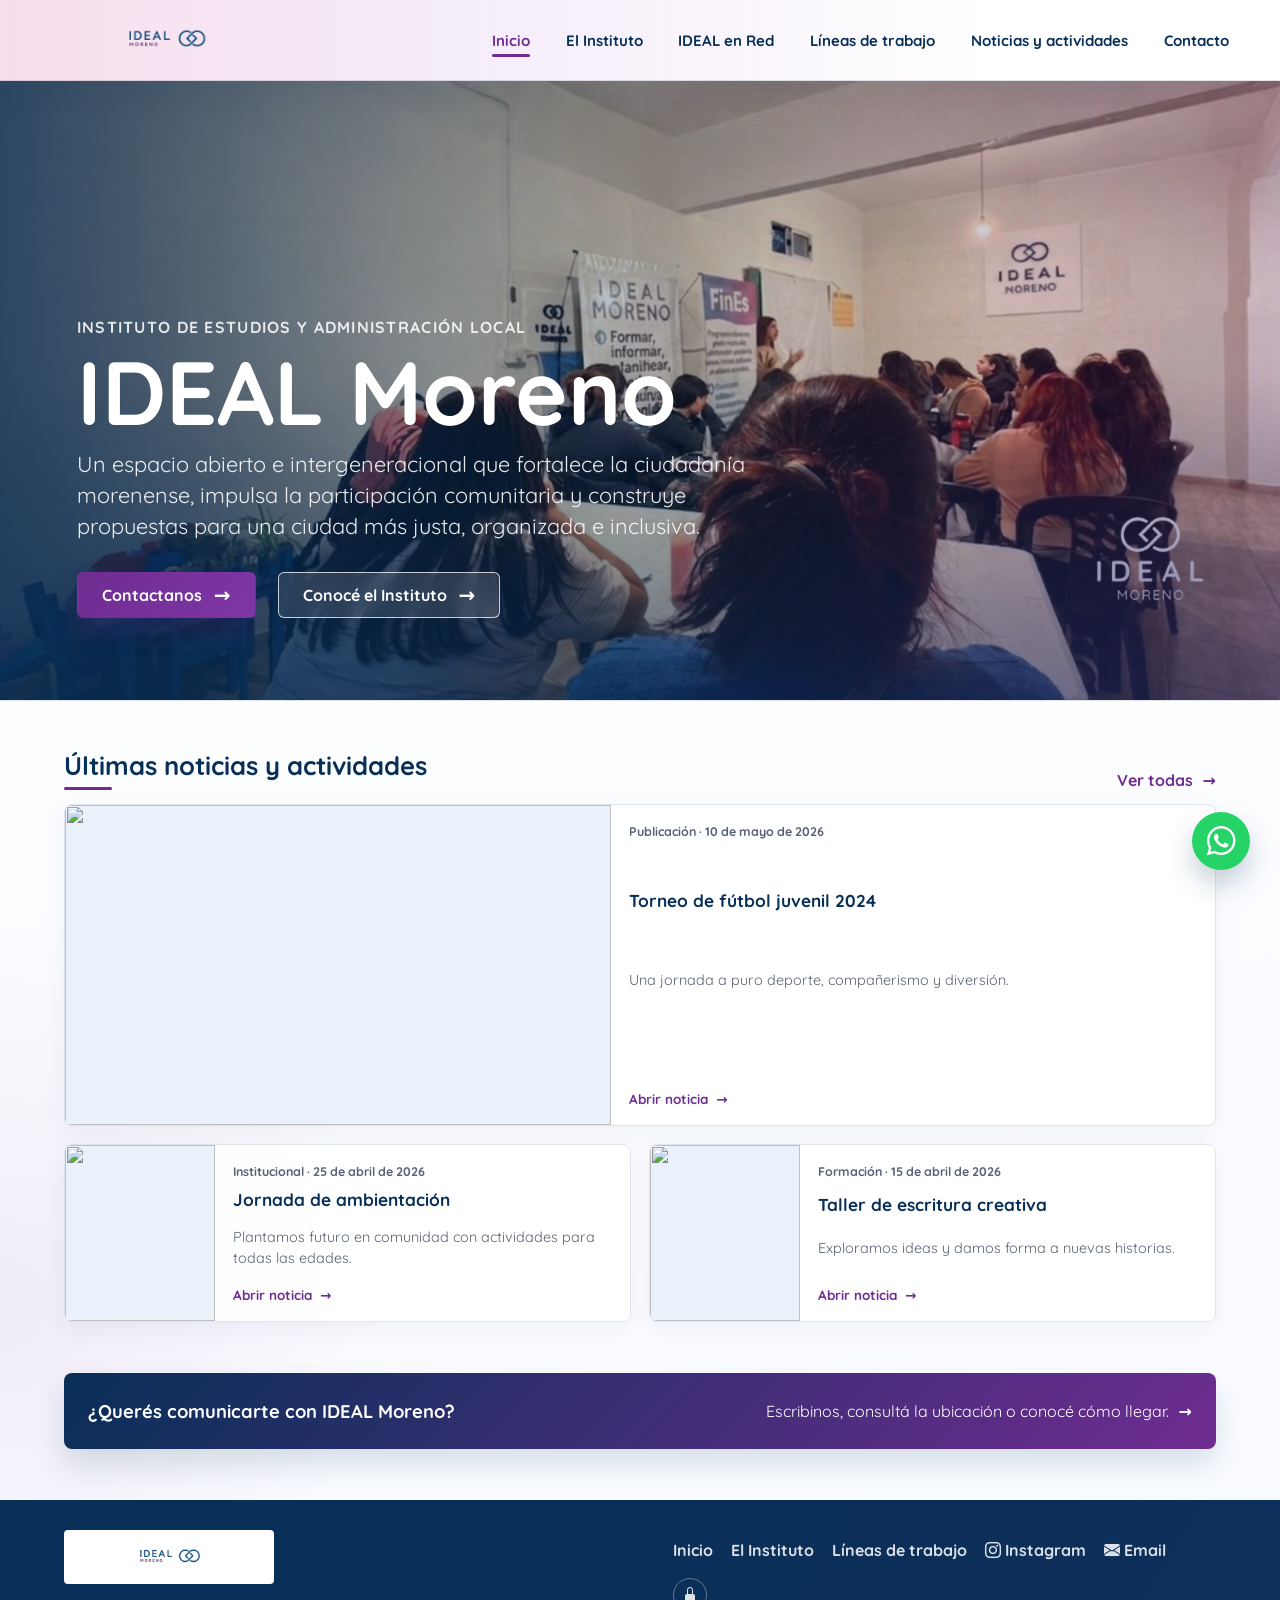
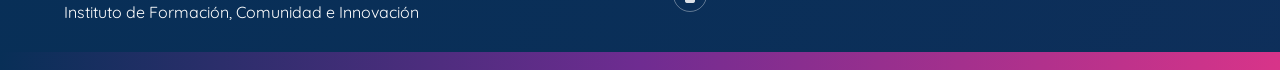
==== commit 18ca180d: "8/7/2026" ====
--- a/index.html
+++ b/index.html
@@ -257,6 +257,9 @@
                 <a data-ideal-link="bahia" target="_blank" rel="noreferrer" aria-label="Visitar IDEAL Bahía Blanca">
                   <img src="media/ideal bahia.png" alt="IDEAL Bahía Blanca" />
                 </a>
+                <a data-ideal-link="brown" target="_blank" rel="noreferrer" aria-label="Visitar IDEAL Brown">
+                  <img src="media/ideal brown" alt="IDEAL Brown" />
+                </a>
               </div>
             </div>
           </div>
@@ -427,6 +430,6 @@
       </article>
     </div>
 
-    <script src="data/app.js"></script>
+<script src="data/app.js?v=1.0.2"></script>
   </body>
 </html>
--- a/data/styles.css
+++ b/data/styles.css
@@ -1,3 +1,4 @@
+@import url('https://fonts.googleapis.com/css2?family=Quicksand:wght@300..700&display=swap');
 :root {
   --blue-950: #082f57;
   --blue-900: #0b3767;
@@ -14,8 +15,7 @@
   --line: #dfe5ee;
   --shadow: 0 18px 40px rgba(8, 47, 87, 0.11);
   font-family:
-    Inter, ui-sans-serif, system-ui, -apple-system, BlinkMacSystemFont, "Segoe UI",
-    sans-serif;
+    'Quicksand', system-ui, -apple-system, BlinkMacSystemFont, "Segoe UI", sans-serif;
 }
 
 * {
@@ -2143,9 +2143,11 @@
 
 .network-logo-grid {
   display: grid;
-  grid-template-columns: repeat(5, minmax(0, 1fr));
+  grid-template-columns: repeat(6, minmax(0, 1fr));
   gap: clamp(14px, 2.4vw, 28px);
   align-items: center;
+  justify-items: center;
+  justify-content: center;
 }
 
 .network-logo-grid a {
@@ -2168,8 +2170,9 @@
 }
 
 .network-logo-grid img {
-  width: 100%;
-  max-height: 86px;
+  width: auto;
+  max-width: 100%;
+  height: 86px;
   object-fit: contain;
 }
 
